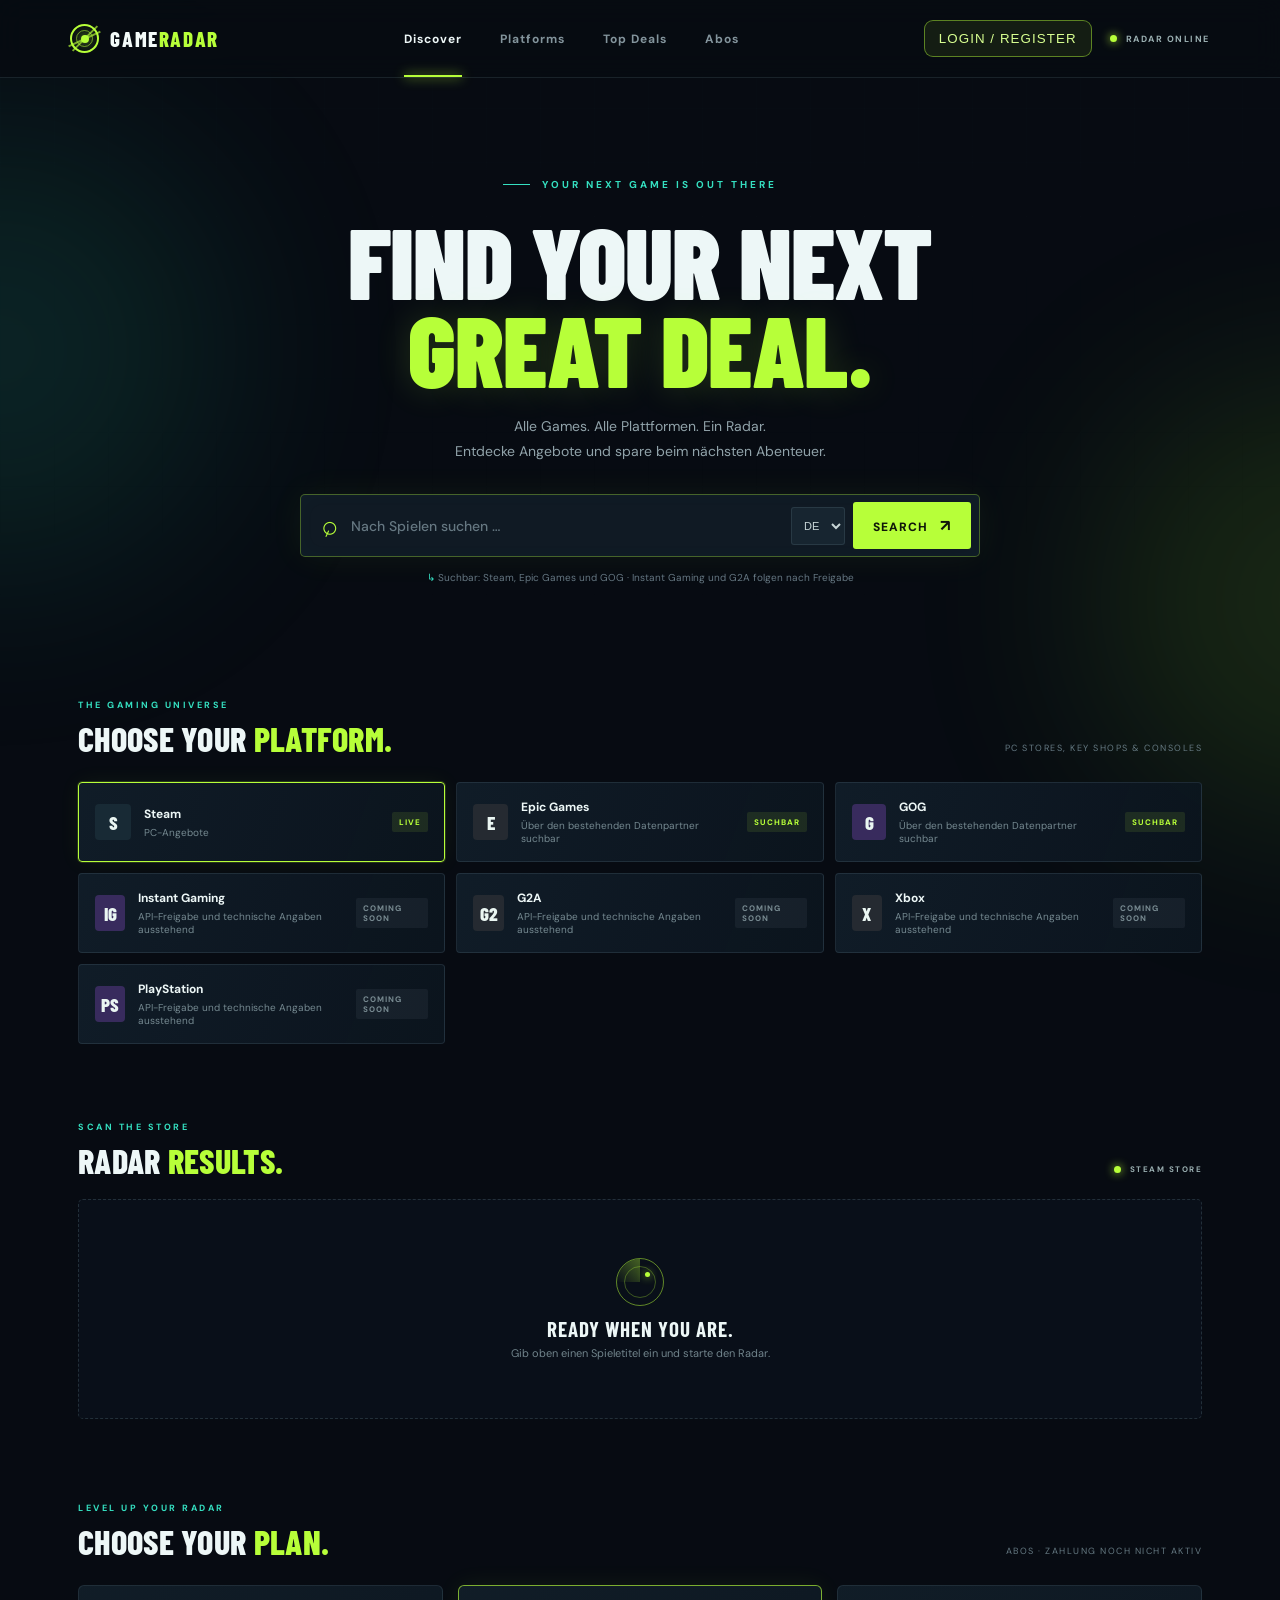
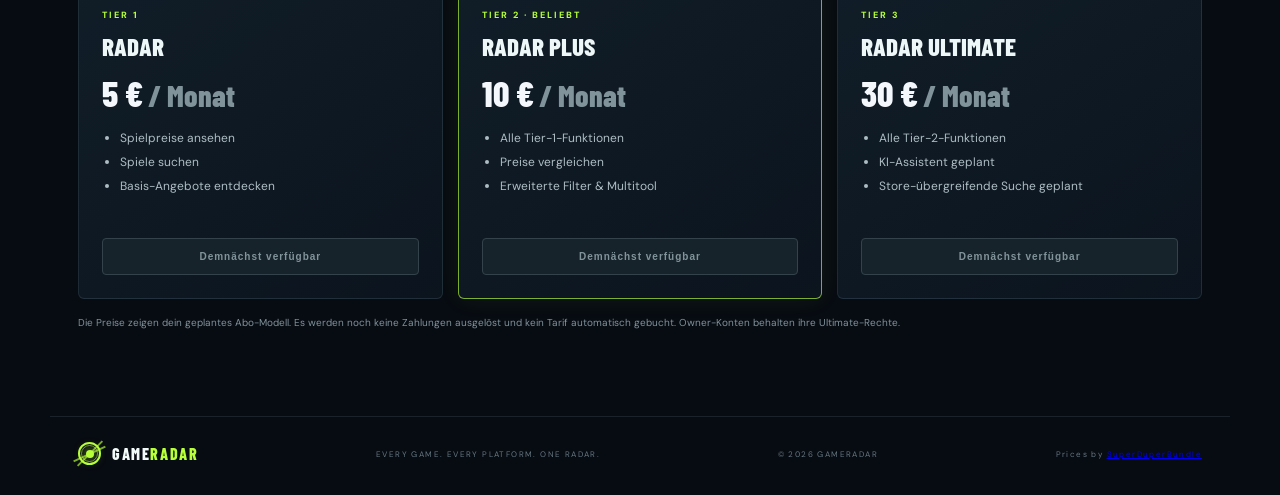
==== profile.html @ 5f95af7f "Add files via upload" ====
<!doctype html>
<html lang="de"><head><meta charset="utf-8"><meta name="viewport" content="width=device-width,initial-scale=1"><meta name="theme-color" content="#070b12"><title>Mein Profil · GameRadar</title><link rel="stylesheet" href="/style.css"><link rel="icon" href="/icon.svg"></head>
<body><div class="ambient ambient-one"></div><div class="ambient ambient-two"></div><header class="topbar"><a class="brand" href="/"><span class="brand-mark"><span></span><i></i></span><span>GAME<span>RADAR</span></span></a><nav class="main-nav"><a href="/#discover">Discover</a><a href="/#platforms">Platforms</a><a href="/#deals">Top Deals</a><a href="/#plans">Abos</a></nav><div class="account-area"><a class="login-button" href="/">ZURÜCK ZUM RADAR</a></div></header>
<main class="account-page"><div class="eyebrow">YOUR PERSONAL SPACE</div><h1 class="page-title">Mein <span>Profil.</span></h1><p class="hero-copy">Dein Konto, deine Favoriten und deine GameRadar-Einstellungen.</p><div class="profile-layout"><aside class="profile-sidebar"><div class="profile-identity"><div class="profile-avatar" id="avatar">GR</div><h3 id="profileName">Lade Profil …</h3><small id="profileEmail"></small><div class="meta-chip" id="profileTier">FREE</div></div><nav class="profile-menu"><button class="active" data-panel="overview">Übersicht</button><button data-panel="favorites">Meine Favoriten</button><button data-panel="history">Suchverlauf</button><button data-panel="settings">Einstellungen</button><button data-panel="owner" id="ownerNav" hidden>Owner-Verwaltung</button></nav><button class="small-action" id="logoutButton" style="margin-top:18px;width:100%">Abmelden</button></aside>
<section class="profile-content"><div class="profile-panel" id="panel-overview"><h2>Willkommen bei GameRadar.</h2><p class="section-note">Hier findest du deine persönlichen Aktivitäten und Kontoinformationen.</p><div class="profile-stat-grid"><div class="profile-stat"><small>Favoriten</small><b id="favoriteCount">–</b></div><div class="profile-stat"><small>Suchanfragen</small><b id="historyCount">–</b></div><div class="profile-stat"><small>Mitglied seit</small><b id="joinedAt">–</b></div></div><h3>Dein aktueller Tarif</h3><p id="tierDescription">Kostenloses Konto</p><p class="plans-note">Tarifänderungen und Zahlungen werden erst aktiv, wenn die Abo-Verwaltung und Zahlungsanbindung fertiggestellt sind.</p></div>
<div class="profile-panel" id="panel-favorites" hidden><h2>Meine Favoriten</h2><p class="section-note">Spiele, die du für später gespeichert hast.</p><div class="profile-list" id="favoritesList">Lade Favoriten …</div></div>
<div class="profile-panel" id="panel-history" hidden><h2>Suchverlauf</h2><p class="section-note">Deine letzten Suchanfragen.</p><div class="profile-list" id="historyList">Lade Suchverlauf …</div></div>
<div class="profile-panel" id="panel-settings" hidden><h2>Kontoeinstellungen</h2><form class="profile-form" id="settingsForm"><label>Benutzername<input id="settingsUsername" maxlength="32" minlength="2" required></label><label>E-Mail-Adresse<input id="settingsEmail" type="email" disabled></label><button class="primary-action" type="submit">Änderungen speichern</button><p id="settingsMessage" role="status"></p></form><p class="plans-note">Passwortänderung und E-Mail-Wechsel sind noch nicht verfügbar.</p></div>
<div class="profile-panel" id="panel-owner" hidden><h2>Owner-Dashboard</h2><p class="section-note">Benutzerkonten und Tarifstufen verwalten. Änderungen werden direkt in der GameRadar-Datenbank gespeichert.</p><div class="profile-stat-grid"><div class="profile-stat"><small>Registrierte Konten</small><b id="adminUserCount">–</b></div><div class="profile-stat"><small>Owner-Konten</small><b id="adminOwnerCount">–</b></div><div class="profile-stat"><small>Ultimate-Tarife</small><b id="adminUltimateCount">–</b></div></div><div class="owner-users" id="ownerUsers">Lade Benutzerkonten …</div><p id="ownerMessage" role="status"></p></div></section></div></main><script src="/profile.js"></script></body></html>
---- style.css ----
@import url('https://fonts.googleapis.com/css2?family=Barlow+Condensed:wght@500;600;700;800;900&family=DM+Sans:wght@400;500;600;700&display=swap');
:root{--bg:#070b12;--panel:#0d1520;--panel2:#101d29;--line:rgba(142,177,190,.14);--text:#edf7f7;--muted:#81939d;--green:#b7ff39;--teal:#35e0c1}
*{box-sizing:border-box}html{scroll-behavior:smooth}body{margin:0;background:var(--bg);color:var(--text);font-family:'DM Sans',sans-serif;min-height:100vh;overflow-x:hidden}
body:before{content:"";position:fixed;inset:0;pointer-events:none;opacity:.15;background-image:linear-gradient(rgba(93,145,153,.12) 1px,transparent 1px),linear-gradient(90deg,rgba(93,145,153,.12) 1px,transparent 1px);background-size:54px 54px;mask-image:linear-gradient(to bottom,black,transparent 75%);z-index:-2}
.ambient{position:absolute;width:440px;height:440px;border-radius:50%;filter:blur(110px);opacity:.12;pointer-events:none;z-index:-1}.ambient-one{background:#2de2b4;top:130px;left:-220px}.ambient-two{background:#9cff28;top:380px;right:-260px}
.topbar{height:78px;border-bottom:1px solid var(--line);display:flex;align-items:center;justify-content:space-between;padding:0 max(calc((100vw - 1180px)/2),5.5vw);background:rgba(7,11,18,.82);backdrop-filter:blur(14px)}
.brand{display:flex;align-items:center;gap:11px;color:#f3fbf9;text-decoration:none;font:800 21px 'Barlow Condensed',sans-serif;letter-spacing:1.6px}.brand>span:last-child>span{color:var(--green)}
.brand-mark{width:29px;height:29px;border:2px solid var(--green);border-radius:50%;display:grid;place-items:center;position:relative}.brand-mark:before,.brand-mark:after{content:"";position:absolute;background:var(--green)}.brand-mark:before{width:2px;height:35px;transform:rotate(45deg);opacity:.65}.brand-mark:after{height:2px;width:35px;transform:rotate(-25deg);opacity:.65}.brand-mark span{width:8px;height:8px;border-radius:50%;background:var(--green);box-shadow:0 0 12px var(--green);z-index:1}.brand-mark i{position:absolute;width:17px;height:17px;border:1px solid rgba(183,255,57,.55);border-radius:50%}
.main-nav{display:flex;gap:38px;height:100%;align-items:center}.main-nav a{height:100%;display:flex;align-items:center;color:#83949c;text-decoration:none;font-size:12px;font-weight:700;letter-spacing:1px;position:relative}.main-nav a:hover,.main-nav a.active{color:var(--text)}.main-nav a.active:after{content:"";position:absolute;bottom:0;left:0;right:0;height:2px;background:var(--green);box-shadow:0 0 12px var(--green)}
.top-status,.results-label{font-size:9px;letter-spacing:1.5px;color:#9bb0b2;font-weight:700;display:flex;align-items:center;gap:9px}.status-dot{width:7px;height:7px;border-radius:50%;background:var(--green);box-shadow:0 0 10px var(--green);display:inline-block}
main{max-width:1180px;margin:auto;padding:0 28px}.hero{text-align:center;padding:100px 0 85px}.eyebrow{font-size:10px;letter-spacing:3px;font-weight:700;color:var(--teal);display:flex;align-items:center;justify-content:center;gap:12px}.eyebrow-line{width:27px;height:1px;background:var(--teal)}
h1,h2,h3,p{margin-top:0}h1{font:900 clamp(60px,8vw,100px)/.88 'Barlow Condensed',sans-serif;letter-spacing:-1px;text-transform:uppercase;margin:25px 0 22px}h1 span{color:var(--green);text-shadow:0 0 35px rgba(183,255,57,.16)}.hero-copy{color:#91a3aa;font-size:14px;line-height:1.8;margin-bottom:30px}
.search-panel{width:min(680px,100%);margin:auto;display:flex;align-items:center;background:#101a24;border:1px solid rgba(183,255,57,.32);box-shadow:0 0 35px rgba(183,255,57,.06),inset 0 0 20px rgba(53,224,193,.025);padding:7px 8px 7px 19px;border-radius:5px}.search-icon{font-size:28px;color:var(--green);margin-right:12px;transform:rotate(-20deg)}.search-panel input{min-width:0;flex:1;background:transparent;border:0;outline:0;color:white;font:500 14px 'DM Sans',sans-serif}.search-panel input::placeholder{color:#657781}.search-panel select{background:#172530;border:1px solid var(--line);color:#c7d5d6;padding:11px 8px;border-radius:3px;margin:0 8px;font-size:11px}.search-panel button{background:var(--green);border:0;color:#10170a;padding:13px 20px;font:800 12px 'DM Sans',sans-serif;letter-spacing:1px;border-radius:3px;cursor:pointer;transition:.2s}.search-panel button:hover{box-shadow:0 0 22px rgba(183,255,57,.35);transform:translateY(-1px)}.search-panel button span{font-size:16px;margin-left:8px}.search-hint{font-size:10px;color:#657781;margin-top:14px}.search-hint span{color:var(--teal)}
.platform-section,.deals-section{padding:30px 0 65px}.section-heading{display:flex;align-items:end;justify-content:space-between;margin-bottom:23px}.section-heading .eyebrow{justify-content:flex-start;font-size:9px;letter-spacing:2.5px}h2{font:800 34px 'Barlow Condensed',sans-serif;text-transform:uppercase;letter-spacing:.3px;margin:7px 0 0}h2 span{color:var(--green)}.section-note{font-size:9px;letter-spacing:1.5px;color:#667a83;padding-bottom:5px}.platform-grid{display:grid;grid-template-columns:repeat(3,1fr);gap:11px}.platform-card{display:flex;align-items:center;gap:13px;background:linear-gradient(110deg,rgba(17,30,41,.94),rgba(12,21,31,.9));border:1px solid var(--line);padding:16px;border-radius:4px;min-width:0;transition:.2s}.platform-card:hover{border-color:rgba(183,255,57,.35);transform:translateY(-2px)}.platform-active{border-color:rgba(183,255,57,.3)}.platform-symbol{width:36px;height:36px;border-radius:4px;display:grid;place-items:center;font:800 19px 'Barlow Condensed',sans-serif;background:#182a35;color:#eaf6f2}.epic-symbol{background:#252a31}.gog-symbol{background:#382b5d}.xbox-symbol{background:#153c2b}.ps-symbol{background:#1b3156}.nintendo-symbol{background:#52212b}.platform-card b,.platform-card small{display:block}.platform-card b{font-size:12px}.platform-card small{font-size:10px;color:#758991;margin-top:4px}.live-pill,.soon-pill{margin-left:auto;font-size:8px;letter-spacing:1px;font-weight:800;padding:5px 7px;border-radius:2px}.live-pill{color:var(--green);background:rgba(183,255,57,.1)}.soon-pill{color:#788a91;background:rgba(120,138,145,.1)}
.deals-section{padding-top:12px;min-height:280px}.deals-heading{margin-bottom:18px}.results-label{padding-bottom:7px;font-size:8px}.games-grid{display:grid;grid-template-columns:repeat(3,minmax(0,1fr));gap:15px}.empty-state{grid-column:1/-1;border:1px dashed rgba(142,177,190,.2);border-radius:5px;min-height:220px;display:flex;align-items:center;justify-content:center;flex-direction:column;text-align:center;background:rgba(13,21,32,.5)}.empty-state h3{font:700 21px 'Barlow Condensed',sans-serif;text-transform:uppercase;letter-spacing:1px;margin:10px 0 5px}.empty-state p{color:#71848c;font-size:11px;margin:0}.radar-loader{width:48px;height:48px;border:1px solid rgba(183,255,57,.5);border-radius:50%;position:relative;overflow:hidden}.radar-loader:before{content:"";position:absolute;inset:7px;border:1px solid rgba(183,255,57,.3);border-radius:50%}.radar-loader span{position:absolute;width:50%;height:50%;right:50%;top:0;transform-origin:100% 100%;background:linear-gradient(45deg,transparent,rgba(183,255,57,.35));animation:scan 2s linear infinite}.radar-loader i{position:absolute;width:5px;height:5px;background:var(--green);border-radius:50%;top:13px;right:13px;box-shadow:0 0 9px var(--green)}@keyframes scan{to{transform:rotate(360deg)}}
.game-card{overflow:hidden;background:#0e1822;border:1px solid var(--line);border-radius:5px;transition:.2s}.game-card:hover{transform:translateY(-3px);border-color:rgba(183,255,57,.4)}.game-image{width:100%;height:155px;object-fit:cover;background:#17232d;display:block}.game-info{padding:14px}.game-info h3{font:700 19px 'Barlow Condensed',sans-serif;margin:0 0 12px;white-space:nowrap;overflow:hidden;text-overflow:ellipsis}.game-bottom{display:flex;justify-content:space-between;align-items:center;gap:8px}.game-price{font-weight:800;color:var(--green);font-size:14px}.game-link{font-size:9px;letter-spacing:1px;color:#0d1608;background:var(--green);padding:9px 11px;border-radius:3px;text-decoration:none;font-weight:800}.error-state{color:#ff9d9d}
footer{max-width:1180px;margin:0 auto;border-top:1px solid var(--line);padding:25px 28px 30px;display:flex;align-items:center;justify-content:space-between}footer p,footer>span{font-size:8px;letter-spacing:1.4px;color:#657780;margin:0}.footer-brand{font-size:16px}.footer-brand .brand-mark{width:23px;height:23px}
@media(max-width:720px){.topbar{height:66px;padding:0 18px}.main-nav{gap:14px}.main-nav a{font-size:9px;letter-spacing:.4px}.top-status{display:none}.brand{font-size:18px}.hero{padding:75px 0 60px}main{padding:0 18px}.platform-grid{grid-template-columns:repeat(2,minmax(0,1fr))}.games-grid{grid-template-columns:repeat(2,minmax(0,1fr))}.game-image{height:125px}.section-heading{align-items:flex-start}.section-note{font-size:7px}.search-panel{padding-left:11px}.search-panel button{padding:12px 10px;font-size:10px}.search-panel select{margin:0 5px;padding:10px 5px}.search-icon{margin-right:6px}footer{padding:22px 18px;gap:12px;flex-wrap:wrap}footer p{display:none}}
@media(max-width:420px){.main-nav{gap:10px}.main-nav a{font-size:8px}.brand{gap:7px;font-size:16px}.brand-mark{width:25px;height:25px}.hero{padding-top:62px}.hero-copy{font-size:12px}.search-panel input{font-size:12px}.search-panel button{padding:11px 8px}.platform-card{padding:12px 9px;gap:9px}.platform-symbol{width:31px;height:31px}.platform-card b{font-size:10px}.platform-card small{font-size:9px}.live-pill,.soon-pill{font-size:7px;padding:4px}.games-grid{grid-template-columns:1fr 1fr}h2{font-size:29px}}

/* Account and authentication */
.account-area{display:flex;align-items:center;gap:18px}.login-button{border:1px solid rgba(183,255,57,.45);background:rgba(183,255,57,.08);color:#d8ff91;border-radius:9px;padding:10px 14px;font:700 11px inherit;letter-spacing:.08em;cursor:pointer}.auth-backdrop{position:fixed;inset:0;z-index:1000;background:rgba(0,0,0,.76);display:grid;place-items:center;padding:20px}.auth-backdrop[hidden]{display:none}.auth-modal{position:relative;width:min(100%,430px);background:#101722;border:1px solid rgba(183,255,57,.25);border-radius:18px;padding:30px;box-shadow:0 24px 90px #0009;color:#f4f7fb}.auth-modal h2{font-size:30px;margin:8px 0 22px}.auth-close{position:absolute;right:16px;top:12px;background:none;border:0;color:#fff;font-size:30px;cursor:pointer}.auth-tabs{display:flex;gap:8px;margin-bottom:18px}.auth-tab{flex:1;padding:11px;border:1px solid #2b3949;border-radius:8px;background:#172231;color:#aebaca;cursor:pointer}.auth-tab.active{border-color:#b7ff39;color:#d8ff91}.auth-modal form{display:grid;gap:9px}.auth-modal label{font-size:12px;color:#bdc8d5}.auth-modal input{width:100%;box-sizing:border-box;border:1px solid #334253;border-radius:8px;background:#080f18;color:#fff;padding:13px;font:inherit;margin-bottom:8px}.auth-submit{margin-top:8px;padding:14px;border:0;border-radius:8px;background:#b7ff39;color:#10170a;font-weight:800;cursor:pointer}.auth-modal #authMessage{min-height:20px;color:#c5d0dc;font-size:13px}.account-chip{border:1px solid #334253;border-radius:9px;padding:9px 12px;color:#d8ff91;font-size:12px;background:#111c28}.account-chip button{margin-left:8px;background:none;border:0;color:#fff;text-decoration:underline;cursor:pointer}@media(max-width:760px){.account-area{gap:8px}.top-status{display:none}.login-button{padding:9px;font-size:10px}.auth-modal{padding:24px}}

/* Selectable platform cards and subscription tiers */
.platform-card{width:100%;text-align:left;color:inherit;font:inherit;cursor:pointer}.platform-card.platform-active{border-color:var(--green);box-shadow:0 0 0 1px rgba(183,255,57,.16),0 0 22px rgba(183,255,57,.06)}
.plans-section{padding:18px 0 75px}.plans-grid{display:grid;grid-template-columns:repeat(3,minmax(0,1fr));gap:15px}.plan-card{background:linear-gradient(145deg,rgba(17,30,41,.96),rgba(12,21,31,.96));border:1px solid var(--line);border-radius:6px;padding:23px;min-width:0}.plan-featured{border-color:rgba(183,255,57,.65);box-shadow:0 0 25px rgba(183,255,57,.07)}.plan-kicker{font-size:9px;letter-spacing:2px;color:var(--green);font-weight:800}.plan-card h3{font:800 25px 'Barlow Condensed',sans-serif;text-transform:uppercase;margin:10px 0}.plan-price{font:800 36px 'Barlow Condensed',sans-serif;color:#f4f7fb}.plan-price small{font:400 11px inherit;color:#80939b;margin-left:5px}.plan-card ul{padding-left:18px;min-height:100px;color:#aebdc4;font-size:12px;line-height:2}.plan-button{width:100%;padding:12px;border:1px solid #34434b;border-radius:4px;background:#17232b;color:#82949b;font-weight:800;font-size:10px;letter-spacing:1px}.plans-note{font-size:10px;line-height:1.7;color:#81939b;margin-top:15px}@media(max-width:720px){.plans-grid{grid-template-columns:1fr}.plan-card ul{min-height:0}.main-nav a{white-space:nowrap}}

/* Profile, game detail and owner dashboard */
.account-page,.detail-page{max-width:1180px;margin:50px auto;padding:0 24px 80px;position:relative;z-index:1}
.page-title{font-size:clamp(2rem,5vw,3.5rem);margin:8px 0 12px}.page-title span{color:var(--accent,#7c5cff)}
.profile-layout{display:grid;grid-template-columns:250px minmax(0,1fr);gap:22px;margin-top:28px}
.profile-sidebar,.profile-panel,.detail-panel,.owner-user{background:rgba(15,22,36,.88);border:1px solid rgba(135,155,190,.16);border-radius:18px;padding:22px}
.profile-sidebar{height:max-content}.profile-identity{padding-bottom:18px;border-bottom:1px solid rgba(135,155,190,.16);margin-bottom:14px}.profile-avatar{width:58px;height:58px;border-radius:16px;display:grid;place-items:center;background:linear-gradient(135deg,#745cff,#1dc8c8);font-size:1.5rem;font-weight:800;margin-bottom:12px}
.profile-menu{display:grid;gap:7px}.profile-menu button,.tab-button{border:0;border-radius:10px;background:transparent;color:#aeb9cc;text-align:left;padding:12px 14px;cursor:pointer;font:inherit}.profile-menu button.active,.profile-menu button:hover,.tab-button.active{background:rgba(124,92,255,.17);color:#fff}.profile-content{min-width:0}.profile-panel h2{margin-top:0}.profile-panel[hidden]{display:none}.profile-stat-grid{display:grid;grid-template-columns:repeat(3,minmax(0,1fr));gap:12px;margin:18px 0}.profile-stat{padding:16px;border-radius:13px;background:rgba(255,255,255,.035)}.profile-stat b{display:block;font-size:1.5rem}.profile-list{display:grid;gap:10px}.profile-row{display:flex;align-items:center;justify-content:space-between;gap:12px;padding:13px;border:1px solid rgba(135,155,190,.14);border-radius:12px}.profile-row button,.small-action{border:1px solid rgba(135,155,190,.25);border-radius:9px;background:rgba(255,255,255,.05);color:#fff;padding:8px 11px;cursor:pointer}.profile-form{display:grid;gap:12px;max-width:520px}.profile-form label{display:grid;gap:6px;color:#aeb9cc}.profile-form input,.profile-form select,.owner-user select{width:100%;padding:12px;border-radius:10px;border:1px solid rgba(135,155,190,.25);background:#0b1220;color:#fff}.primary-action{border:0;border-radius:10px;padding:12px 16px;background:#765cff;color:white;font-weight:700;cursor:pointer;width:max-content}.owner-section{margin-top:26px;padding-top:22px;border-top:1px solid rgba(135,155,190,.16)}.owner-users{display:grid;gap:12px;margin-top:16px}.owner-user{display:grid;grid-template-columns:minmax(0,1fr) 145px 130px auto;align-items:center;gap:12px;padding:14px}.owner-user small{display:block;color:#9ba9bf;margin-top:4px}.detail-hero{display:grid;grid-template-columns:220px minmax(0,1fr);gap:26px;align-items:center;margin:24px 0}.detail-cover{width:100%;aspect-ratio:3/4;object-fit:cover;border-radius:16px;background:#111827}.detail-meta{display:flex;flex-wrap:wrap;gap:9px;margin:16px 0}.meta-chip{padding:7px 10px;border:1px solid rgba(135,155,190,.2);border-radius:99px;color:#bdc9db;font-size:.85rem}.detail-offers{display:grid;gap:10px}.offer-row{display:grid;grid-template-columns:minmax(0,1fr) auto auto;align-items:center;gap:14px;padding:14px;border:1px solid rgba(135,155,190,.16);border-radius:12px}.offer-row a{color:#a995ff;text-decoration:none}.detail-actions{display:flex;gap:10px;flex-wrap:wrap;margin-top:18px}.game-card{cursor:pointer}.game-card .game-info h3{cursor:pointer}.game-card .game-art{cursor:pointer}
@media(max-width:760px){.profile-layout{grid-template-columns:1fr}.profile-menu{grid-template-columns:repeat(2,minmax(0,1fr))}.profile-stat-grid{grid-template-columns:1fr 1fr}.owner-user{grid-template-columns:1fr 1fr}.detail-hero{grid-template-columns:120px minmax(0,1fr)}.offer-row{grid-template-columns:1fr auto}.offer-row a{grid-column:1/-1}}
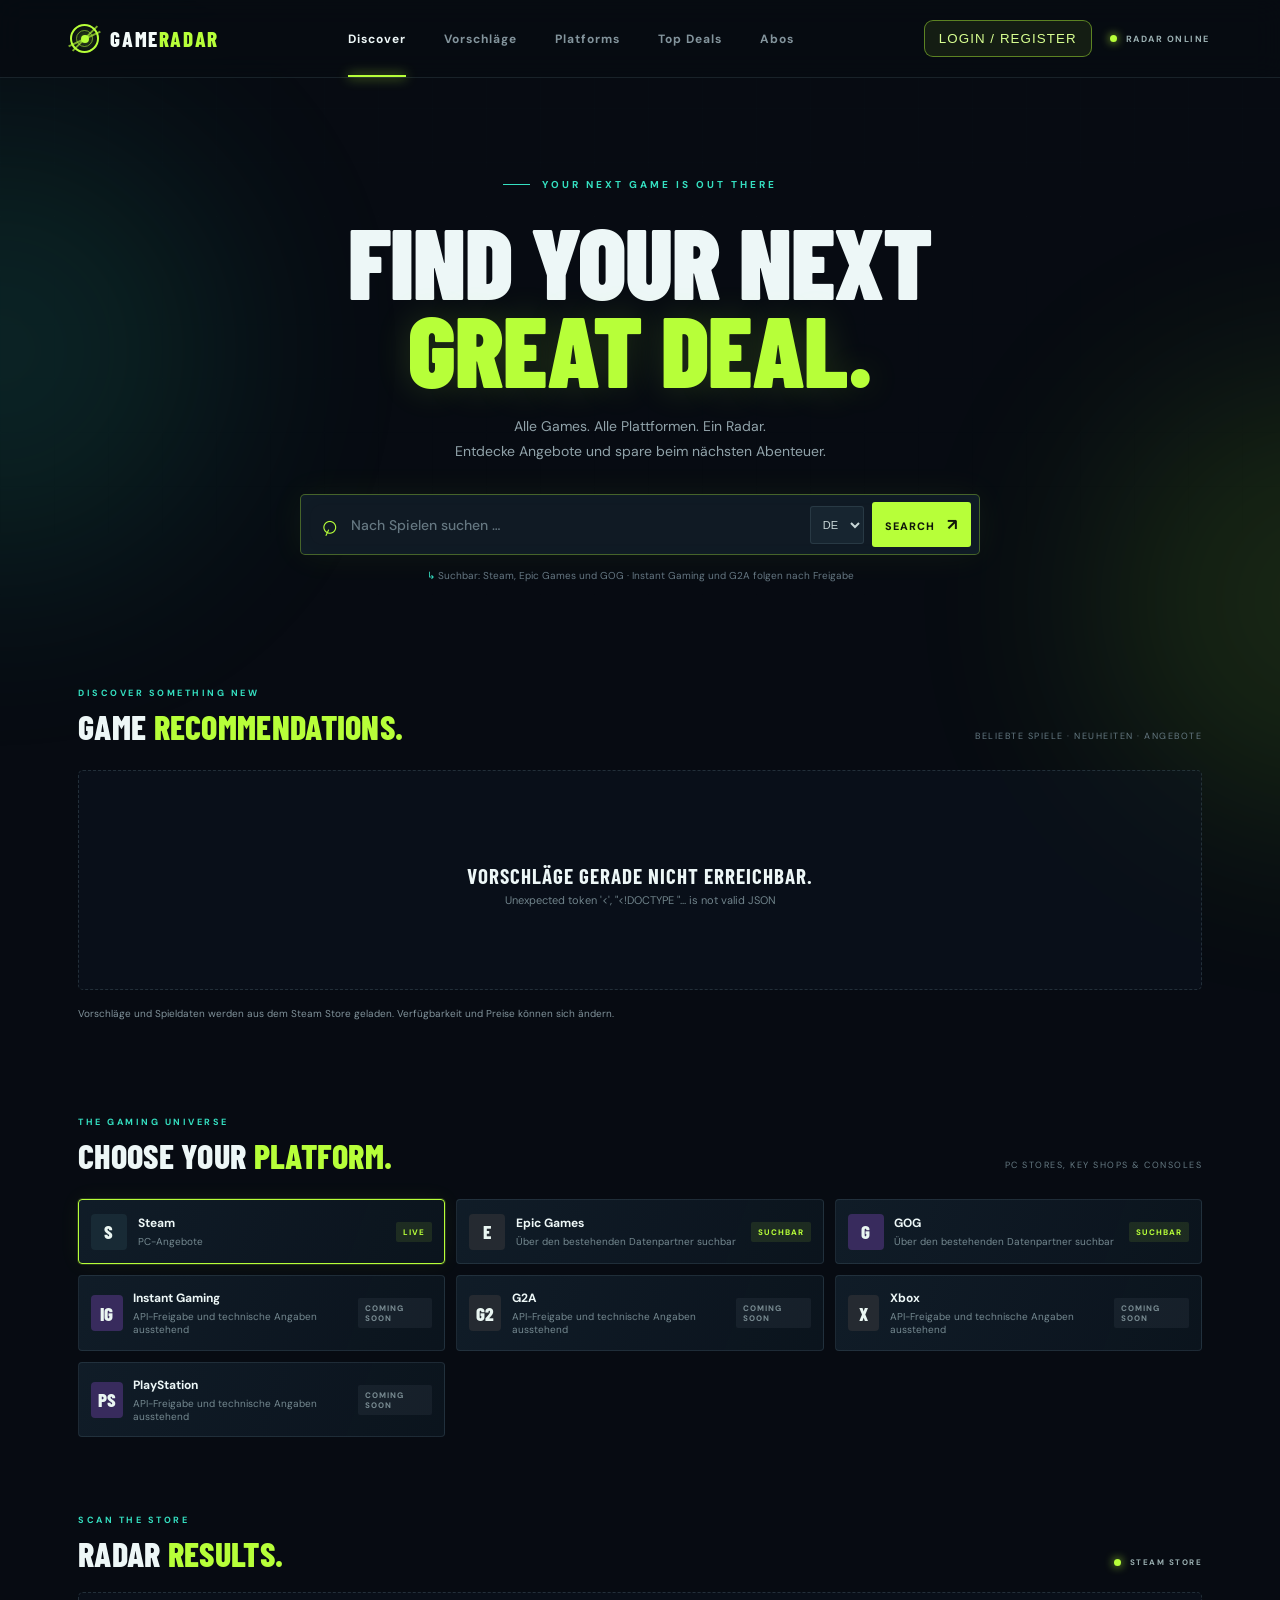
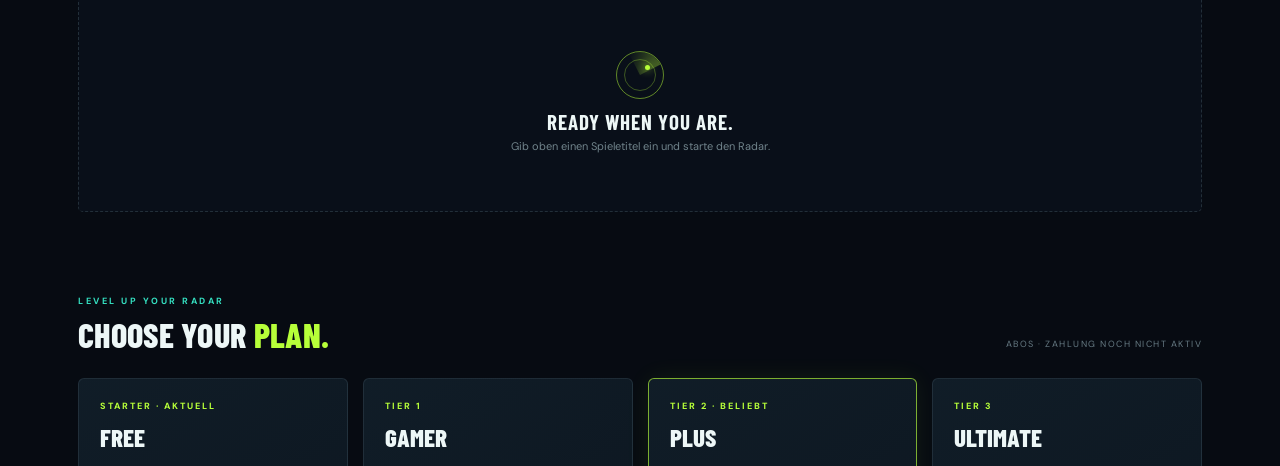
==== commit 8b526bf8: "Add files via upload" ====
--- a/profile.html
+++ b/profile.html
@@ -1,9 +1,10 @@
 <!doctype html>
 <html lang="de"><head><meta charset="utf-8"><meta name="viewport" content="width=device-width,initial-scale=1"><meta name="theme-color" content="#070b12"><title>Mein Profil · GameRadar</title><link rel="stylesheet" href="/style.css"><link rel="icon" href="/icon.svg"></head>
 <body><div class="ambient ambient-one"></div><div class="ambient ambient-two"></div><header class="topbar"><a class="brand" href="/"><span class="brand-mark"><span></span><i></i></span><span>GAME<span>RADAR</span></span></a><nav class="main-nav"><a href="/#discover">Discover</a><a href="/#platforms">Platforms</a><a href="/#deals">Top Deals</a><a href="/#plans">Abos</a></nav><div class="account-area"><a class="login-button" href="/">ZURÜCK ZUM RADAR</a></div></header>
-<main class="account-page"><div class="eyebrow">YOUR PERSONAL SPACE</div><h1 class="page-title">Mein <span>Profil.</span></h1><p class="hero-copy">Dein Konto, deine Favoriten und deine GameRadar-Einstellungen.</p><div class="profile-layout"><aside class="profile-sidebar"><div class="profile-identity"><div class="profile-avatar" id="avatar">GR</div><h3 id="profileName">Lade Profil …</h3><small id="profileEmail"></small><div class="meta-chip" id="profileTier">FREE</div></div><nav class="profile-menu"><button class="active" data-panel="overview">Übersicht</button><button data-panel="favorites">Meine Favoriten</button><button data-panel="history">Suchverlauf</button><button data-panel="settings">Einstellungen</button><button data-panel="owner" id="ownerNav" hidden>Owner-Verwaltung</button></nav><button class="small-action" id="logoutButton" style="margin-top:18px;width:100%">Abmelden</button></aside>
+<main class="account-page"><div class="eyebrow">YOUR PERSONAL SPACE</div><h1 class="page-title">Mein <span>Profil.</span></h1><p class="hero-copy">Dein Konto, deine Favoriten und deine GameRadar-Einstellungen.</p><div class="profile-layout"><aside class="profile-sidebar"><div class="profile-identity"><div class="profile-avatar" id="avatar">GR</div><h3 id="profileName">Lade Profil …</h3><small id="profileEmail"></small><div class="meta-chip" id="profileTier">FREE</div></div><nav class="profile-menu"><button class="active" data-panel="overview">Übersicht</button><button data-panel="favorites">Wunschliste / Favoriten</button><button data-panel="history">Suchverlauf</button><button data-panel="recent">Zuletzt angesehen</button><button data-panel="settings">Einstellungen</button><button data-panel="owner" id="ownerNav" hidden>Owner-Verwaltung</button></nav><button class="small-action" id="logoutButton" style="margin-top:18px;width:100%">Abmelden</button></aside>
 <section class="profile-content"><div class="profile-panel" id="panel-overview"><h2>Willkommen bei GameRadar.</h2><p class="section-note">Hier findest du deine persönlichen Aktivitäten und Kontoinformationen.</p><div class="profile-stat-grid"><div class="profile-stat"><small>Favoriten</small><b id="favoriteCount">–</b></div><div class="profile-stat"><small>Suchanfragen</small><b id="historyCount">–</b></div><div class="profile-stat"><small>Mitglied seit</small><b id="joinedAt">–</b></div></div><h3>Dein aktueller Tarif</h3><p id="tierDescription">Kostenloses Konto</p><p class="plans-note">Tarifänderungen und Zahlungen werden erst aktiv, wenn die Abo-Verwaltung und Zahlungsanbindung fertiggestellt sind.</p></div>
 <div class="profile-panel" id="panel-favorites" hidden><h2>Meine Favoriten</h2><p class="section-note">Spiele, die du für später gespeichert hast.</p><div class="profile-list" id="favoritesList">Lade Favoriten …</div></div>
 <div class="profile-panel" id="panel-history" hidden><h2>Suchverlauf</h2><p class="section-note">Deine letzten Suchanfragen.</p><div class="profile-list" id="historyList">Lade Suchverlauf …</div></div>
-<div class="profile-panel" id="panel-settings" hidden><h2>Kontoeinstellungen</h2><form class="profile-form" id="settingsForm"><label>Benutzername<input id="settingsUsername" maxlength="32" minlength="2" required></label><label>E-Mail-Adresse<input id="settingsEmail" type="email" disabled></label><button class="primary-action" type="submit">Änderungen speichern</button><p id="settingsMessage" role="status"></p></form><p class="plans-note">Passwortänderung und E-Mail-Wechsel sind noch nicht verfügbar.</p></div>
+<div class="profile-panel" id="panel-recent" hidden><h2>Zuletzt angesehen</h2><p class="section-note">Spiele, die du auf diesem Gerät zuletzt geöffnet hast.</p><div class="profile-list" id="recentList">Lade zuletzt angesehene Spiele …</div></div>
+<div class="profile-panel" id="panel-settings" hidden><h2>Kontoeinstellungen</h2><form class="profile-form" id="settingsForm"><label>Benutzername<input id="settingsUsername" maxlength="32" minlength="2" required></label><label>E-Mail-Adresse<input id="settingsEmail" type="email" disabled></label><button class="primary-action" type="submit">Änderungen speichern</button><p id="settingsMessage" role="status"></p></form><p class="plans-note">E-Mail-Adresse und Passwort verwalten: <a href="/account.html?action=forgot">Passwort zurücksetzen</a>. E-Mail-Bestätigung, Passwort-Wiederherstellung und Preisalarme benötigen SMTP-Einstellungen auf dem Server.</p></div>
 <div class="profile-panel" id="panel-owner" hidden><h2>Owner-Dashboard</h2><p class="section-note">Benutzerkonten und Tarifstufen verwalten. Änderungen werden direkt in der GameRadar-Datenbank gespeichert.</p><div class="profile-stat-grid"><div class="profile-stat"><small>Registrierte Konten</small><b id="adminUserCount">–</b></div><div class="profile-stat"><small>Owner-Konten</small><b id="adminOwnerCount">–</b></div><div class="profile-stat"><small>Ultimate-Tarife</small><b id="adminUltimateCount">–</b></div></div><div class="owner-users" id="ownerUsers">Lade Benutzerkonten …</div><p id="ownerMessage" role="status"></p></div></section></div></main><script src="/profile.js"></script></body></html>
--- a/style.css
+++ b/style.css
@@ -23,7 +23,7 @@
 
 /* Selectable platform cards and subscription tiers */
 .platform-card{width:100%;text-align:left;color:inherit;font:inherit;cursor:pointer}.platform-card.platform-active{border-color:var(--green);box-shadow:0 0 0 1px rgba(183,255,57,.16),0 0 22px rgba(183,255,57,.06)}
-.plans-section{padding:18px 0 75px}.plans-grid{display:grid;grid-template-columns:repeat(3,minmax(0,1fr));gap:15px}.plan-card{background:linear-gradient(145deg,rgba(17,30,41,.96),rgba(12,21,31,.96));border:1px solid var(--line);border-radius:6px;padding:23px;min-width:0}.plan-featured{border-color:rgba(183,255,57,.65);box-shadow:0 0 25px rgba(183,255,57,.07)}.plan-kicker{font-size:9px;letter-spacing:2px;color:var(--green);font-weight:800}.plan-card h3{font:800 25px 'Barlow Condensed',sans-serif;text-transform:uppercase;margin:10px 0}.plan-price{font:800 36px 'Barlow Condensed',sans-serif;color:#f4f7fb}.plan-price small{font:400 11px inherit;color:#80939b;margin-left:5px}.plan-card ul{padding-left:18px;min-height:100px;color:#aebdc4;font-size:12px;line-height:2}.plan-button{width:100%;padding:12px;border:1px solid #34434b;border-radius:4px;background:#17232b;color:#82949b;font-weight:800;font-size:10px;letter-spacing:1px}.plans-note{font-size:10px;line-height:1.7;color:#81939b;margin-top:15px}@media(max-width:720px){.plans-grid{grid-template-columns:1fr}.plan-card ul{min-height:0}.main-nav a{white-space:nowrap}}
+.plans-section{padding:18px 0 75px}.plans-grid{display:grid;grid-template-columns:repeat(4,minmax(0,1fr));gap:15px}.plan-card{background:linear-gradient(145deg,rgba(17,30,41,.96),rgba(12,21,31,.96));border:1px solid var(--line);border-radius:6px;padding:21px;min-width:0;display:flex;flex-direction:column}.plan-featured{border-color:rgba(183,255,57,.65);box-shadow:0 0 25px rgba(183,255,57,.07)}.plan-kicker{font-size:9px;letter-spacing:2px;color:var(--green);font-weight:800}.plan-card h3{font:800 25px 'Barlow Condensed',sans-serif;text-transform:uppercase;margin:10px 0}.plan-price{font:800 34px 'Barlow Condensed',sans-serif;color:#f4f7fb;white-space:nowrap}.plan-price small{font:400 11px inherit;color:#80939b;margin-left:5px}.plan-annual{font-size:11px;color:#9aabb2;margin-top:2px;min-height:17px}.plan-card ul{padding-left:18px;min-height:118px;color:#aebdc4;font-size:11px;line-height:1.9;flex:1}.plan-status{display:inline-block;margin:0 0 10px auto}.plan-button{width:100%;padding:12px;border:1px solid #34434b;border-radius:4px;background:#17232b;color:#82949b;font-weight:800;font-size:10px;letter-spacing:1px}.plan-available{border-color:rgba(183,255,57,.35);color:#d8ff91;background:rgba(183,255,57,.08)}.plans-note{font-size:10px;line-height:1.7;color:#81939b;margin-top:15px}@media(max-width:1000px){.plans-grid{grid-template-columns:repeat(2,minmax(0,1fr))}}@media(max-width:720px){.plan-card ul{min-height:0}.main-nav a{white-space:nowrap}}@media(max-width:520px){.plans-grid{grid-template-columns:1fr}}
 
 /* Profile, game detail and owner dashboard */
 .account-page,.detail-page{max-width:1180px;margin:50px auto;padding:0 24px 80px;position:relative;z-index:1}
@@ -33,3 +33,39 @@
 .profile-sidebar{height:max-content}.profile-identity{padding-bottom:18px;border-bottom:1px solid rgba(135,155,190,.16);margin-bottom:14px}.profile-avatar{width:58px;height:58px;border-radius:16px;display:grid;place-items:center;background:linear-gradient(135deg,#745cff,#1dc8c8);font-size:1.5rem;font-weight:800;margin-bottom:12px}
 .profile-menu{display:grid;gap:7px}.profile-menu button,.tab-button{border:0;border-radius:10px;background:transparent;color:#aeb9cc;text-align:left;padding:12px 14px;cursor:pointer;font:inherit}.profile-menu button.active,.profile-menu button:hover,.tab-button.active{background:rgba(124,92,255,.17);color:#fff}.profile-content{min-width:0}.profile-panel h2{margin-top:0}.profile-panel[hidden]{display:none}.profile-stat-grid{display:grid;grid-template-columns:repeat(3,minmax(0,1fr));gap:12px;margin:18px 0}.profile-stat{padding:16px;border-radius:13px;background:rgba(255,255,255,.035)}.profile-stat b{display:block;font-size:1.5rem}.profile-list{display:grid;gap:10px}.profile-row{display:flex;align-items:center;justify-content:space-between;gap:12px;padding:13px;border:1px solid rgba(135,155,190,.14);border-radius:12px}.profile-row button,.small-action{border:1px solid rgba(135,155,190,.25);border-radius:9px;background:rgba(255,255,255,.05);color:#fff;padding:8px 11px;cursor:pointer}.profile-form{display:grid;gap:12px;max-width:520px}.profile-form label{display:grid;gap:6px;color:#aeb9cc}.profile-form input,.profile-form select,.owner-user select{width:100%;padding:12px;border-radius:10px;border:1px solid rgba(135,155,190,.25);background:#0b1220;color:#fff}.primary-action{border:0;border-radius:10px;padding:12px 16px;background:#765cff;color:white;font-weight:700;cursor:pointer;width:max-content}.owner-section{margin-top:26px;padding-top:22px;border-top:1px solid rgba(135,155,190,.16)}.owner-users{display:grid;gap:12px;margin-top:16px}.owner-user{display:grid;grid-template-columns:minmax(0,1fr) 145px 130px auto;align-items:center;gap:12px;padding:14px}.owner-user small{display:block;color:#9ba9bf;margin-top:4px}.detail-hero{display:grid;grid-template-columns:220px minmax(0,1fr);gap:26px;align-items:center;margin:24px 0}.detail-cover{width:100%;aspect-ratio:3/4;object-fit:cover;border-radius:16px;background:#111827}.detail-meta{display:flex;flex-wrap:wrap;gap:9px;margin:16px 0}.meta-chip{padding:7px 10px;border:1px solid rgba(135,155,190,.2);border-radius:99px;color:#bdc9db;font-size:.85rem}.detail-offers{display:grid;gap:10px}.offer-row{display:grid;grid-template-columns:minmax(0,1fr) auto auto;align-items:center;gap:14px;padding:14px;border:1px solid rgba(135,155,190,.16);border-radius:12px}.offer-row a{color:#a995ff;text-decoration:none}.detail-actions{display:flex;gap:10px;flex-wrap:wrap;margin-top:18px}.game-card{cursor:pointer}.game-card .game-info h3{cursor:pointer}.game-card .game-art{cursor:pointer}
 @media(max-width:760px){.profile-layout{grid-template-columns:1fr}.profile-menu{grid-template-columns:repeat(2,minmax(0,1fr))}.profile-stat-grid{grid-template-columns:1fr 1fr}.owner-user{grid-template-columns:1fr 1fr}.detail-hero{grid-template-columns:120px minmax(0,1fr)}.offer-row{grid-template-columns:1fr auto}.offer-row a{grid-column:1/-1}}
+
+/* Homepage game recommendations and Steam game media */
+.suggestions-section{padding:20px 0 54px}.suggestions-grid{margin-top:20px}.suggestion-card .game-image{height:145px}.suggestion-card .game-info h3 a,.game-info h3 a{color:inherit;text-decoration:none}.suggestion-card .store-label{color:var(--green);font-size:9px;letter-spacing:1px;text-transform:uppercase;margin-bottom:8px}.detail-description-short{color:#b8c4d1;line-height:1.65;max-width:760px}.game-media-section{margin-top:30px;padding-top:24px;border-top:1px solid rgba(135,155,190,.16)}.game-media-section h2{margin:0 0 16px}.screenshot-gallery{display:grid;grid-template-columns:repeat(3,minmax(0,1fr));gap:12px}.screenshot-gallery a{display:block;overflow:hidden;border-radius:12px;background:#101827;aspect-ratio:16/9}.screenshot-gallery img{width:100%;height:100%;object-fit:cover;display:block;transition:transform .2s}.screenshot-gallery a:hover img{transform:scale(1.04)}.trailer-grid{display:grid;grid-template-columns:repeat(2,minmax(0,1fr));gap:14px}.trailer-card{background:#0e1822;border:1px solid var(--line);border-radius:12px;overflow:hidden}.trailer-card video,.trailer-card>img{width:100%;aspect-ratio:16/9;display:block;background:#05080d;object-fit:cover}.trailer-card p{padding:0 13px;color:#c4ceda;font-size:12px}.game-description{color:#c0cad7;line-height:1.8;white-space:normal}.detail-cover{object-fit:cover;aspect-ratio:16/9;height:auto;max-height:250px}
+@media(max-width:700px){.screenshot-gallery{grid-template-columns:repeat(2,minmax(0,1fr))}.trailer-grid{grid-template-columns:1fr}.suggestion-card .game-image{height:115px}}
+
+
+/* Game media viewer: clickable screenshots and playable trailer modal */
+.screenshot-gallery .screenshot-open{display:block;width:100%;padding:0;border:1px solid rgba(135,155,190,.18);overflow:hidden;border-radius:12px;background:#101827;aspect-ratio:16/9;cursor:zoom-in}
+.screenshot-gallery .screenshot-open img{width:100%;height:100%;object-fit:cover;display:block;transition:transform .22s}
+.screenshot-gallery .screenshot-open:hover img{transform:scale(1.045)}
+.screenshot-gallery .screenshot-open:focus-visible,.trailer-open:focus-visible,.media-viewer button:focus-visible{outline:3px solid var(--green);outline-offset:3px}
+.media-hint{margin:-7px 0 14px;color:#8797a9;font-size:12px}
+.trailer-open{position:relative;display:block;width:100%;padding:0;border:0;background:#05080d;cursor:pointer;overflow:hidden}
+.trailer-open img{width:100%;aspect-ratio:16/9;display:block;object-fit:cover;transition:transform .2s}
+.trailer-open:hover img{transform:scale(1.035)}
+.trailer-play{position:absolute;left:50%;top:50%;transform:translate(-50%,-50%);width:62px;height:62px;border-radius:50%;display:grid;place-items:center;padding-left:4px;background:rgba(183,255,57,.94);color:#101708;font-size:24px;box-shadow:0 8px 35px #0009}
+.trailer-unavailable{position:relative;min-height:150px;aspect-ratio:16/9;background:#101827;display:grid;place-items:center;color:#aeb9cc;font-size:12px}
+.trailer-unavailable img{position:absolute;inset:0;width:100%;height:100%;object-fit:cover;opacity:.35}
+.trailer-unavailable span{position:relative;background:#080d15cc;padding:8px 12px;border-radius:8px}
+.media-viewer{width:min(96vw,1180px);max-width:none;max-height:94vh;padding:14px;border:1px solid rgba(183,255,57,.25);border-radius:16px;background:#080e17;color:#f4f7fb;box-shadow:0 25px 90px #000b}
+.media-viewer::backdrop{background:rgba(0,0,0,.88);backdrop-filter:blur(5px)}
+.media-viewer-top{display:flex;align-items:center;justify-content:space-between;gap:16px;padding:2px 2px 12px}
+.media-viewer-title{margin:0;color:#dce5ef;font-size:13px;font-weight:700;overflow-wrap:anywhere}
+.media-viewer-close{flex:0 0 auto;width:40px;height:40px;border:1px solid rgba(183,255,57,.25);border-radius:10px;background:#152130;color:#fff;font-size:20px;cursor:pointer}
+.media-viewer-stage{position:relative;display:flex;align-items:center;justify-content:center;min-height:160px;max-height:78vh;background:#02050a;border-radius:10px;overflow:hidden}
+.media-viewer-image{display:block;max-width:100%;max-height:76vh;object-fit:contain}
+.media-viewer-video{display:block;width:100%;max-height:76vh;background:#000}
+.media-viewer-arrow{position:absolute;z-index:2;top:50%;transform:translateY(-50%);width:46px;height:64px;border:1px solid #ffffff40;border-radius:10px;background:#050b15cc;color:white;font-size:38px;line-height:1;cursor:pointer}
+.media-viewer-prev{left:12px}.media-viewer-next{right:12px}.media-viewer-arrow[hidden],.media-viewer-image[hidden],.media-viewer-video[hidden]{display:none}
+.media-viewer-count{margin:10px 0 0;text-align:center;color:#91a0b2;font-size:11px}
+@media(max-width:600px){.media-viewer{width:98vw;padding:8px;border-radius:12px}.media-viewer-stage{min-height:130px}.media-viewer-image,.media-viewer-video{max-height:68vh}.media-viewer-arrow{width:38px;height:52px;font-size:30px}.media-viewer-prev{left:6px}.media-viewer-next{right:6px}.trailer-play{width:52px;height:52px}}
+
+
+/* Account recovery, legal pages, recent games and price tools */
+.auth-extra{font-size:12px;color:#9eacbd}.auth-extra a,.footer-legal a{color:#b7ff39;text-decoration:none}.text-button{border:0;background:none;color:#b7ff39;cursor:pointer;font:inherit;padding:0}.footer-legal{font-size:12px}.account-action-panel{max-width:650px;margin-top:26px}.account-action-panel[hidden],.profile-panel[hidden]{display:none}.legal-page{max-width:900px}.legal-section{margin-top:18px;line-height:1.75;color:#c1ccda}.legal-section h2{color:#fff}.legal-section h3{margin-top:22px;color:#dce6f2}.legal-section a{color:#b7ff39}.legal-warning{padding:18px;border:1px solid rgba(255,190,70,.45);background:rgba(255,190,70,.08);border-radius:14px;color:#f5dca9;line-height:1.65;margin:20px 0}.legal-warning p{margin-bottom:0}.favorite-row{align-items:flex-start}.favorite-main{min-width:140px;display:grid;gap:6px}.favorite-main small{color:#8fa0b4}.favorite-controls{display:flex;align-items:end;justify-content:flex-end;gap:9px;flex-wrap:wrap}.favorite-controls label{display:grid;gap:4px;font-size:11px;color:#9eacbd}.favorite-controls input[type=number]{width:110px;padding:8px;border-radius:8px;border:1px solid rgba(135,155,190,.25);background:#0b1220;color:#fff}.favorite-controls .alert-toggle{display:flex;align-items:center;gap:5px;padding-bottom:8px}.price-history{display:grid;grid-template-columns:repeat(auto-fit,minmax(220px,1fr));gap:12px}.price-history-card{border:1px solid rgba(135,155,190,.16);border-radius:12px;padding:14px;background:rgba(255,255,255,.025)}.price-history-head{display:flex;justify-content:space-between;gap:12px}.price-history-card svg{width:100%;height:78px;margin:8px 0}.price-history-card small{color:#8fa0b4}.error-state{color:#ffb4b4}
+@media(max-width:650px){.favorite-row{display:grid}.favorite-controls{justify-content:flex-start}.favorite-controls input[type=number]{width:100px}}
